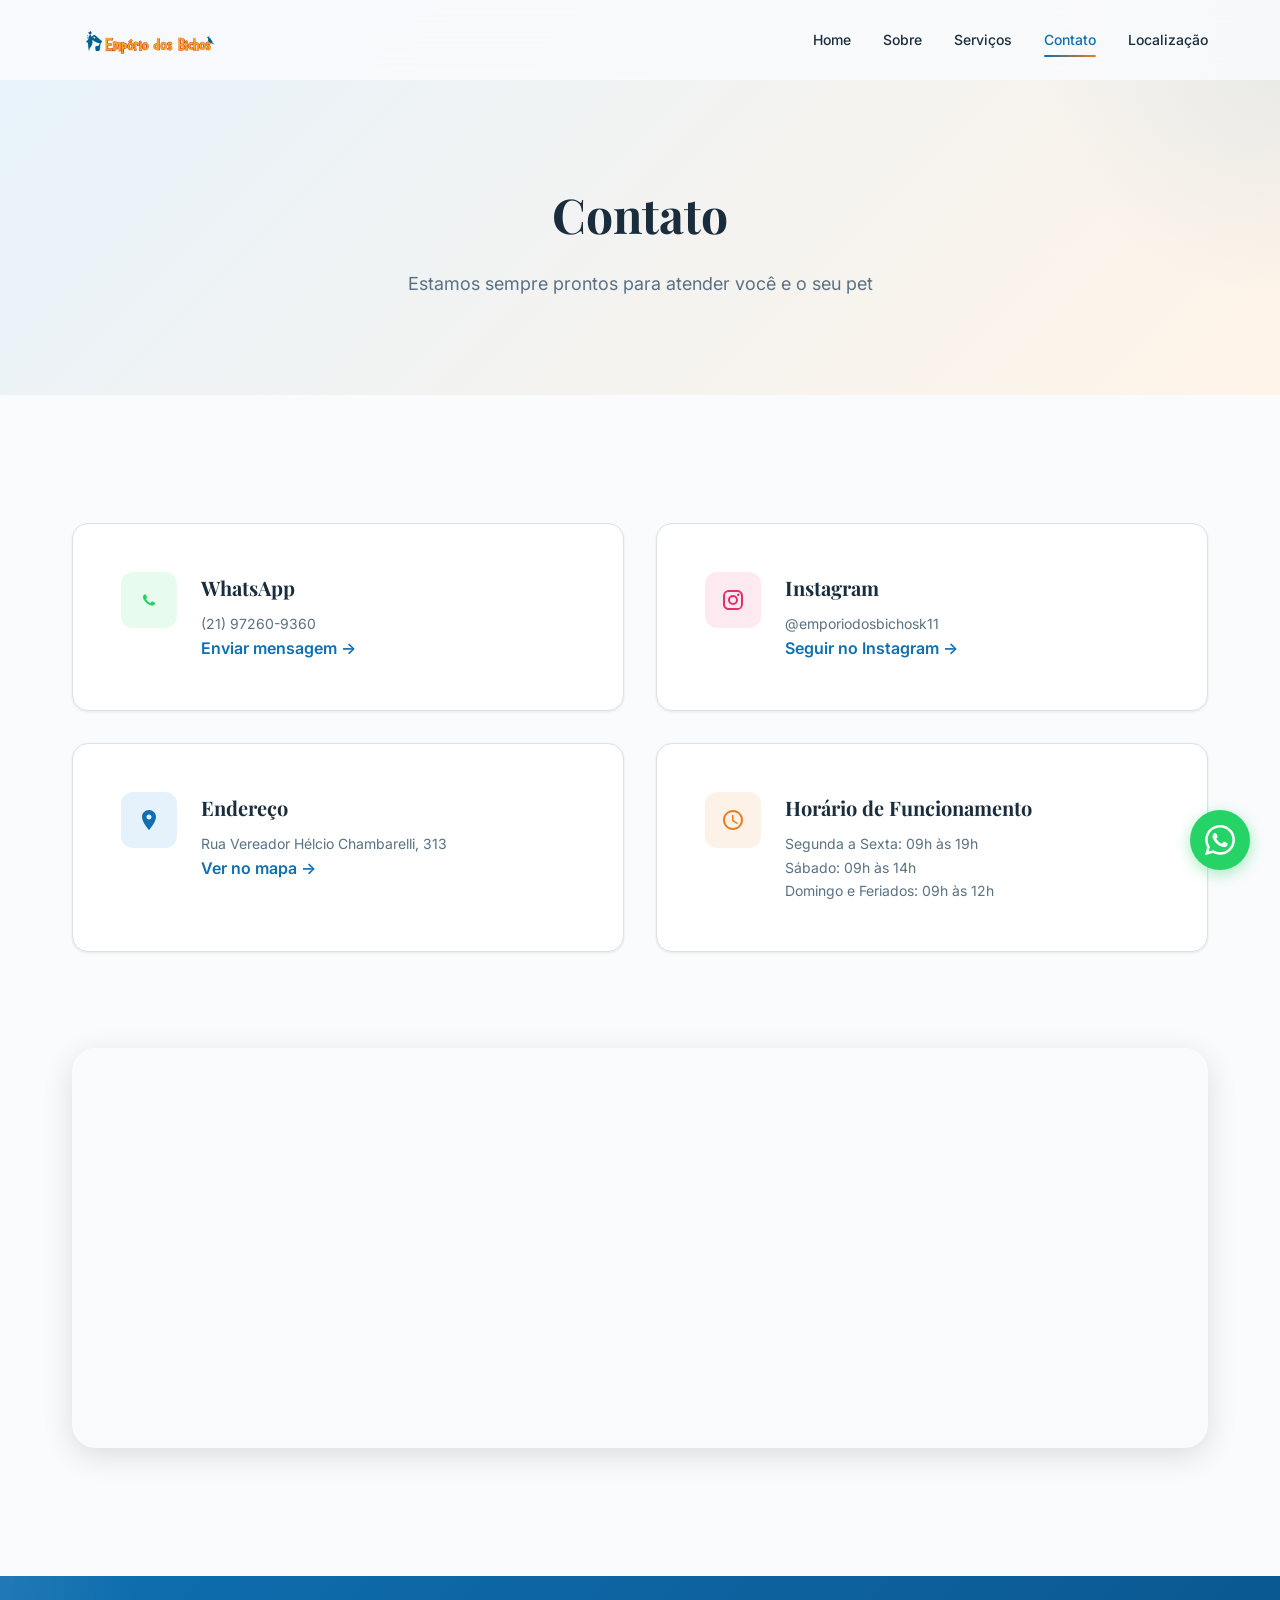
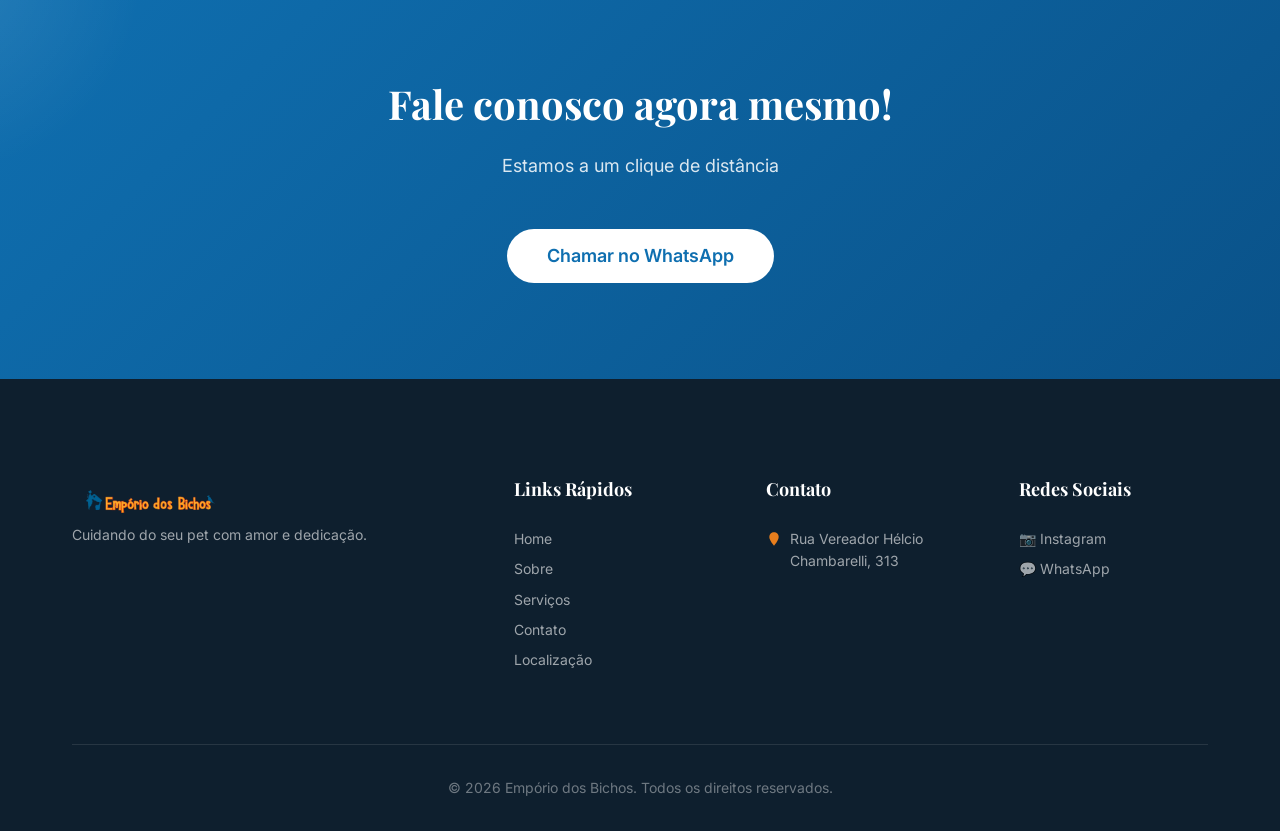
==== site/contato.html @ 3b21c1dd "Primeiro commit" ====
<!DOCTYPE html>
<html lang="pt-BR">
<head>
  <meta charset="UTF-8">
  <meta name="viewport" content="width=device-width, initial-scale=1.0">
  <title>Contato — Empório dos Bichos</title>
  <meta name="description" content="Entre em contato com o Empório dos Bichos. WhatsApp, Instagram, endereço e horário de funcionamento. Atendimento rápido e personalizado.">
  <meta property="og:title" content="Contato — Empório dos Bichos">
  <meta property="og:description" content="Fale conosco pelo WhatsApp ou visite nossa loja.">
  <meta property="og:type" content="website">
  <link rel="stylesheet" href="css/reset.css">
  <link rel="stylesheet" href="css/variables.css">
  <link rel="stylesheet" href="css/global.css">
  <link rel="stylesheet" href="css/contato.css">
</head>
<body>

  <header class="header" id="header">
    <div class="container">
      <a href="index.html" class="logo"><img src="assets/images/logo-horizontal.png" alt="Empório dos Bichos" loading="lazy"></a>
      <nav class="nav" id="nav">
        <a href="index.html" class="nav-link">Home</a>
        <a href="sobre.html" class="nav-link">Sobre</a>
        <a href="servicos.html" class="nav-link">Serviços</a>
        <a href="contato.html" class="nav-link active">Contato</a>
        <a href="localizacao.html" class="nav-link">Localização</a>
      </nav>
      <button class="menu-toggle" id="menuToggle" aria-label="Abrir menu"><span></span><span></span><span></span></button>
    </div>
    <div class="nav-overlay" id="navOverlay"></div>
  </header>

  <section class="page-hero">
    <div class="container">
      <h1>Contato</h1>
      <p>Estamos sempre prontos para atender você e o seu pet</p>
    </div>
  </section>

  <section class="section" id="contato-info">
    <div class="container">
      <div class="contact-grid">

        <!-- WhatsApp -->
        <div class="card contact-card reveal reveal-delay-1" id="contact-whatsapp">
          <div class="contact-card-icon whatsapp">
            <svg viewBox="0 0 24 24"><path d="M17.472 14.382c-.297-.149-1.758-.867-2.03-.967-.273-.099-.471-.148-.67.15-.197.297-.767.966-.94 1.164-.173.199-.347.223-.644.075-.297-.15-1.255-.463-2.39-1.475-.883-.788-1.48-1.761-1.653-2.059-.173-.297-.018-.458.13-.606.134-.133.298-.347.446-.52.149-.174.198-.298.298-.497.099-.198.05-.371-.025-.52-.075-.149-.669-1.612-.916-2.207-.242-.579-.487-.5-.669-.51-.173-.008-.371-.01-.57-.01-.198 0-.52.074-.792.372-.272.297-1.04 1.016-1.04 2.479 0 1.462 1.065 2.875 1.213 3.074.149.198 2.096 3.2 5.077 4.487.709.306 1.262.489 1.694.625.712.227 1.36.195 1.871.118.571-.085 1.758-.719 2.006-1.413.248-.694.248-1.289.173-1.413-.074-.124-.272-.198-.57-.347z"/></svg>
          </div>
          <div>
            <h3>WhatsApp</h3>
            <p>(21) 97260-9360</p>
            <a href="#" onclick="openWhatsApp(); return false;">Enviar mensagem →</a>
          </div>
        </div>

        <!-- Instagram -->
        <div class="card contact-card reveal reveal-delay-2" id="contact-instagram">
          <div class="contact-card-icon instagram">
            <svg viewBox="0 0 24 24"><path d="M7.8 2h8.4C19.4 2 22 4.6 22 7.8v8.4a5.8 5.8 0 01-5.8 5.8H7.8C4.6 22 2 19.4 2 16.2V7.8A5.8 5.8 0 017.8 2zm-.2 2A3.6 3.6 0 004 7.6v8.8C4 18.39 5.61 20 7.6 20h8.8a3.6 3.6 0 003.6-3.6V7.6C20 5.61 18.39 4 16.4 4H7.6zm9.65 1.5a1.25 1.25 0 110 2.5 1.25 1.25 0 010-2.5zM12 7a5 5 0 110 10 5 5 0 010-10zm0 2a3 3 0 100 6 3 3 0 000-6z"/></svg>
          </div>
          <div>
            <h3>Instagram</h3>
            <p>@emporiodosbichosk11</p>
            <a href="https://instagram.com/emporiodosbichosk11" target="_blank" rel="noopener noreferrer">Seguir no Instagram →</a>
          </div>
        </div>

        <!-- Endereço -->
        <div class="card contact-card reveal reveal-delay-3" id="contact-address">
          <div class="contact-card-icon location">
            <svg viewBox="0 0 24 24"><path d="M12 2C8.13 2 5 5.13 5 9c0 5.25 7 13 7 13s7-7.75 7-13c0-3.87-3.13-7-7-7zm0 9.5c-1.38 0-2.5-1.12-2.5-2.5s1.12-2.5 2.5-2.5 2.5 1.12 2.5 2.5-1.12 2.5-2.5 2.5z"/></svg>
          </div>
          <div>
            <h3>Endereço</h3>
            <p>Rua Vereador Hélcio Chambarelli, 313</p>
            <a href="localizacao.html">Ver no mapa →</a>
          </div>
        </div>

        <!-- Horário -->
        <div class="card contact-card reveal reveal-delay-4" id="contact-hours">
          <div class="contact-card-icon clock">
            <svg viewBox="0 0 24 24"><path d="M11.99 2C6.47 2 2 6.48 2 12s4.47 10 9.99 10C17.52 22 22 17.52 22 12S17.52 2 11.99 2zM12 20c-4.42 0-8-3.58-8-8s3.58-8 8-8 8 3.58 8 8-3.58 8-8 8zm.5-13H11v6l5.25 3.15.75-1.23-4.5-2.67z"/></svg>
          </div>
          <div>
            <h3>Horário de Funcionamento</h3>
            <p>Segunda a Sexta: 09h às 19h<br>Sábado: 09h às 14h<br>Domingo e Feriados: 09h às 12h</p>
          </div>
        </div>

      </div>

      <!-- Map -->
      <div class="contact-map reveal" id="contact-map">
        <iframe src="https://www.google.com/maps/embed?pb=!1m18!1m12!1m3!1d14715.807587880176!2d-43.45301334374728!3d-22.767166369654902!2m3!1f0!2f0!3f0!3m2!1i1024!2i768!4f13.1!3m3!1m2!1s0x996705d523c261%3A0x2d054be680938c1c!2sEmporio%20do%20Bichos%20K11!5e0!3m2!1spt-BR!2sbr!4v1777763053618!5m2!1spt-BR!2sbr" allowfullscreen="" loading="lazy" referrerpolicy="no-referrer-when-downgrade" title="Localização do Empório dos Bichos no Google Maps"></iframe>
      </div>
    </div>
  </section>

  <!-- CTA -->
  <section class="cta-banner">
    <div class="container">
      <h2 class="reveal">Fale conosco agora mesmo!</h2>
      <p class="reveal reveal-delay-1">Estamos a um clique de distância</p>
      <a href="#" class="btn btn-white btn-lg reveal reveal-delay-2" onclick="openWhatsApp(); return false;">Chamar no WhatsApp</a>
    </div>
  </section>

  <footer class="footer">
    <div class="container">
      <div class="footer-grid">
        <div class="footer-brand"><a href="index.html" class="logo"><img src="assets/images/logo-horizontal.png" alt="Empório dos Bichos" loading="lazy"></a><p>Cuidando do seu pet com amor e dedicação.</p></div>
        <div class="footer-links"><h4>Links Rápidos</h4><a href="index.html">Home</a><a href="sobre.html">Sobre</a><a href="servicos.html">Serviços</a><a href="contato.html">Contato</a><a href="localizacao.html">Localização</a></div>
        <div class="footer-contact"><h4>Contato</h4><div class="contact-item"><svg viewBox="0 0 24 24"><path d="M12 2C8.13 2 5 5.13 5 9c0 5.25 7 13 7 13s7-7.75 7-13c0-3.87-3.13-7-7-7z"/></svg><span>Rua Vereador Hélcio Chambarelli, 313</span></div></div>
        <div class="footer-social"><h4>Redes Sociais</h4><a href="https://instagram.com/emporiodosbichosk11" target="_blank" rel="noopener">📷 Instagram</a><a href="#" onclick="openWhatsApp(); return false;">💬 WhatsApp</a></div>
      </div>
      <div class="footer-bottom"><p>&copy; 2026 Empório dos Bichos. Todos os direitos reservados.</p></div>
    </div>
  </footer>

  <a href="#" class="whatsapp-float" id="whatsappFloat" aria-label="WhatsApp"><span class="tooltip">Fale conosco!</span><svg viewBox="0 0 24 24"><path d="M17.472 14.382c-.297-.149-1.758-.867-2.03-.967-.273-.099-.471-.148-.67.15-.197.297-.767.966-.94 1.164-.173.199-.347.223-.644.075-.297-.15-1.255-.463-2.39-1.475-.883-.788-1.48-1.761-1.653-2.059-.173-.297-.018-.458.13-.606.134-.133.298-.347.446-.52.149-.174.198-.298.298-.497.099-.198.05-.371-.025-.52-.075-.149-.669-1.612-.916-2.207-.242-.579-.487-.5-.669-.51-.173-.008-.371-.01-.57-.01-.198 0-.52.074-.792.372-.272.297-1.04 1.016-1.04 2.479 0 1.462 1.065 2.875 1.213 3.074.149.198 2.096 3.2 5.077 4.487.709.306 1.262.489 1.694.625.712.227 1.36.195 1.871.118.571-.085 1.758-.719 2.006-1.413.248-.694.248-1.289.173-1.413-.074-.124-.272-.198-.57-.347m-5.421 7.403h-.004a9.87 9.87 0 01-5.031-1.378l-.361-.214-3.741.982.998-3.648-.235-.374a9.86 9.86 0 01-1.51-5.26c.001-5.45 4.436-9.884 9.888-9.884 2.64 0 5.122 1.03 6.988 2.898a9.825 9.825 0 012.893 6.994c-.003 5.45-4.437 9.884-9.885 9.884m8.413-18.297A11.815 11.815 0 0012.05 0C5.495 0 .16 5.335.157 11.892c0 2.096.547 4.142 1.588 5.945L.057 24l6.305-1.654a11.882 11.882 0 005.683 1.448h.005c6.554 0 11.89-5.335 11.893-11.893a11.821 11.821 0 00-3.48-8.413z"/></svg></a>

  <script src="js/whatsapp.js"></script>
  <script src="js/main.js"></script>
</body>
</html>
---- site/css/variables.css ----
/* ========================================
   Design Tokens — Empório dos Bichos
   Paleta baseada na identidade visual da marca:
   Azul corporativo + Laranja vibrante
   ======================================== */

:root {
  /* ---- Cores Primárias (Azul da Logo) ---- */
  --color-primary: #0F6FB0;
  --color-primary-dark: #0A5289;
  --color-primary-light: #E6F2FB;

  /* ---- Cores Secundárias (Laranja da Logo) ---- */
  --color-secondary: #E87E1D;
  --color-secondary-dark: #CC6A10;
  --color-secondary-light: #FFF4E8;

  /* ---- Neutros ---- */
  --color-bg: #FAFBFD;
  --color-white: #FFFFFF;
  --color-text: #1A2D3D;
  --color-text-light: #5A7184;
  --color-border: #D8E2EB;
  --color-dark: #0E1F2E;

  /* ---- WhatsApp (mantido) ---- */
  --color-whatsapp: #25D366;
  --color-whatsapp-dark: #128C7E;

  /* ---- Typography ---- */
  --font-heading: 'Playfair Display', Georgia, serif;
  --font-body: 'Inter', -apple-system, BlinkMacSystemFont, sans-serif;

  --text-xs: 0.75rem;
  --text-sm: 0.875rem;
  --text-base: 1rem;
  --text-lg: 1.125rem;
  --text-xl: 1.25rem;
  --text-2xl: 1.5rem;
  --text-3xl: 2rem;
  --text-4xl: 2.5rem;
  --text-5xl: 3rem;
  --text-6xl: 4rem;

  /* ---- Spacing ---- */
  --space-xs: 0.25rem;
  --space-sm: 0.5rem;
  --space-md: 1rem;
  --space-lg: 1.5rem;
  --space-xl: 2rem;
  --space-2xl: 3rem;
  --space-3xl: 4rem;
  --space-4xl: 6rem;
  --space-5xl: 8rem;

  /* ---- Layout ---- */
  --max-width: 1200px;
  --header-height: 80px;

  /* ---- Shadows ---- */
  --shadow-sm: 0 1px 3px rgba(0,0,0,0.08);
  --shadow-md: 0 4px 12px rgba(0,0,0,0.1);
  --shadow-lg: 0 8px 30px rgba(0,0,0,0.12);
  --shadow-xl: 0 20px 60px rgba(0,0,0,0.15);

  /* ---- Border Radius ---- */
  --radius-sm: 8px;
  --radius-md: 12px;
  --radius-lg: 16px;
  --radius-xl: 24px;
  --radius-full: 50px;

  /* ---- Transitions ---- */
  --transition-fast: 0.2s ease;
  --transition-base: 0.3s ease;
  --transition-slow: 0.5s ease;
}
---- site/css/global.css ----
/* ========================================
   Global Styles — Empório dos Bichos
   ======================================== */
@import url('https://fonts.googleapis.com/css2?family=Inter:wght@400;500;600;700&family=Playfair+Display:wght@400;600;700&display=swap');

body {
  font-family: var(--font-body);
  color: var(--color-text);
  background-color: var(--color-bg);
  overflow-x: hidden;
}

.container {
  width: 100%;
  max-width: var(--max-width);
  margin: 0 auto;
  padding: 0 var(--space-xl);
}

/* Header */
.header {
  position: fixed;
  top: 0;
  left: 0;
  width: 100%;
  height: var(--header-height);
  z-index: 1000;
  transition: background var(--transition-base), box-shadow var(--transition-base);
  background: rgba(250, 251, 253, 0.85);
  backdrop-filter: blur(16px);
  -webkit-backdrop-filter: blur(16px);
}

.header.scrolled {
  background: rgba(255, 255, 255, 0.95);
  box-shadow: var(--shadow-sm);
}

.header .container {
  display: flex;
  align-items: center;
  justify-content: space-between;
  height: 100%;
}

.logo {
  display: flex;
  align-items: center;
  gap: var(--space-sm);
  font-family: var(--font-heading);
  font-size: var(--text-xl);
  font-weight: 700;
  color: var(--color-primary);
  z-index: 1001;
}

.logo img {
  height: 48px;
  width: auto;
  object-fit: contain;
}

.logo span {
  color: var(--color-secondary);
  -webkit-text-fill-color: var(--color-secondary);
}

.nav {
  display: flex;
  align-items: center;
  gap: var(--space-xl);
}

.nav-link {
  font-size: var(--text-sm);
  font-weight: 500;
  color: var(--color-text);
  position: relative;
  transition: color var(--transition-fast);
  padding: var(--space-xs) 0;
}

.nav-link::after {
  content: '';
  position: absolute;
  bottom: -2px;
  left: 0;
  width: 0;
  height: 2px;
  background: linear-gradient(90deg, var(--color-primary), var(--color-secondary));
  transition: width var(--transition-base);
  border-radius: 2px;
}

.nav-link:hover,
.nav-link.active {
  color: var(--color-primary);
}

.nav-link:hover::after,
.nav-link.active::after {
  width: 100%;
}

.menu-toggle {
  display: none;
  flex-direction: column;
  gap: 6px;
  padding: 4px;
  z-index: 1001;
}

.menu-toggle span {
  display: block;
  width: 26px;
  height: 2px;
  background: var(--color-text);
  transition: var(--transition-base);
  border-radius: 2px;
  transform-origin: center;
}

.menu-toggle.active span:nth-child(1) {
  transform: rotate(45deg) translate(5px, 6px);
}

.menu-toggle.active span:nth-child(2) {
  opacity: 0;
}

.menu-toggle.active span:nth-child(3) {
  transform: rotate(-45deg) translate(5px, -6px);
}

.nav-overlay {
  position: fixed;
  top: 0;
  left: 0;
  width: 100%;
  height: 100%;
  background: rgba(0, 0, 0, 0.4);
  opacity: 0;
  visibility: hidden;
  transition: var(--transition-base);
  z-index: 998;
}

.nav-overlay.visible {
  opacity: 1;
  visibility: visible;
}

@media (max-width: 768px) {
  .menu-toggle {
    display: flex;
  }

  .nav {
    position: fixed;
    top: 0;
    right: -100%;
    width: 75%;
    max-width: 320px;
    height: 100vh;
    background: var(--color-white);
    flex-direction: column;
    justify-content: center;
    align-items: center;
    gap: var(--space-2xl);
    box-shadow: var(--shadow-xl);
    transition: right var(--transition-base);
    z-index: 999;
  }

  .nav.open {
    right: 0;
  }

  .nav-link {
    font-size: var(--text-lg);
  }
}

/* Sections */
.section {
  padding: var(--space-5xl) 0;
}

.section-alt {
  background-color: var(--color-secondary-light);
}

.section-green {
  background-color: var(--color-primary-light);
}

.section-title {
  font-family: var(--font-heading);
  font-size: var(--text-4xl);
  font-weight: 700;
  color: var(--color-text);
  text-align: center;
  margin-bottom: var(--space-md);
}

.section-subtitle {
  font-size: var(--text-lg);
  color: var(--color-text-light);
  text-align: center;
  max-width: 600px;
  margin: 0 auto var(--space-3xl);
  line-height: 1.7;
}

.section-label {
  display: inline-block;
  font-size: var(--text-xs);
  font-weight: 600;
  text-transform: uppercase;
  letter-spacing: 2px;
  color: var(--color-primary);
  margin-bottom: var(--space-md);
  text-align: center;
  width: 100%;
}

/* Buttons */
.btn {
  display: inline-flex;
  align-items: center;
  justify-content: center;
  gap: var(--space-sm);
  padding: 14px 32px;
  border-radius: var(--radius-full);
  font-weight: 600;
  font-size: var(--text-base);
  transition: var(--transition-base);
  cursor: pointer;
  border: none;
  text-decoration: none;
  line-height: 1;
}

.btn svg {
  width: 20px;
  height: 20px;
  flex-shrink: 0;
}

.btn-primary {
  background: var(--color-primary);
  color: white;
}

.btn-primary:hover {
  background: var(--color-primary-dark);
  transform: translateY(-2px);
  box-shadow: 0 8px 25px rgba(15, 111, 176, 0.3);
}

.btn-whatsapp {
  background: var(--color-whatsapp);
  color: white;
}

.btn-whatsapp:hover {
  background: #20BD5A;
  transform: translateY(-2px);
  box-shadow: 0 8px 25px rgba(37, 211, 102, 0.35);
}

.btn-outline {
  background: transparent;
  color: var(--color-primary);
  border: 2px solid var(--color-primary);
}

.btn-outline:hover {
  background: var(--color-primary);
  color: white;
  transform: translateY(-2px);
}

.btn-white {
  background: white;
  color: var(--color-primary);
}

.btn-white:hover {
  transform: translateY(-2px);
  box-shadow: var(--shadow-lg);
}

.btn-lg {
  padding: 18px 40px;
  font-size: var(--text-lg);
}

.btn-sm {
  padding: 10px 24px;
  font-size: var(--text-sm);
}

/* Cards */
.card {
  background: var(--color-white);
  border-radius: var(--radius-lg);
  padding: var(--space-2xl);
  box-shadow: var(--shadow-sm);
  transition: var(--transition-base);
  border: 1px solid var(--color-border);
}

.card:hover {
  transform: translateY(-4px);
  box-shadow: var(--shadow-lg);
  border-color: transparent;
}

/* Page Hero */
.page-hero {
  padding-top: calc(var(--header-height) + var(--space-4xl));
  padding-bottom: var(--space-4xl);
  background: linear-gradient(135deg, var(--color-primary-light) 0%, var(--color-secondary-light) 100%);
  text-align: center;
  position: relative;
  overflow: hidden;
}

.page-hero::before {
  content: '';
  position: absolute;
  top: -50%;
  right: -20%;
  width: 500px;
  height: 500px;
  background: radial-gradient(circle, rgba(15, 111, 176, 0.08) 0%, transparent 70%);
  border-radius: 50%;
}

.page-hero h1 {
  font-family: var(--font-heading);
  font-size: var(--text-5xl);
  font-weight: 700;
  color: var(--color-text);
  margin-bottom: var(--space-md);
}

.page-hero p {
  font-size: var(--text-lg);
  color: var(--color-text-light);
  max-width: 600px;
  margin: 0 auto;
  line-height: 1.7;
}

/* WhatsApp Float */
.whatsapp-float {
  position: fixed;
  bottom: 30px;
  right: 30px;
  width: 60px;
  height: 60px;
  background: var(--color-whatsapp);
  border-radius: 50%;
  display: flex;
  align-items: center;
  justify-content: center;
  box-shadow: 0 4px 15px rgba(37, 211, 102, 0.4);
  z-index: 900;
  transition: var(--transition-base);
  animation: whatsappPulse 2s infinite;
}

.whatsapp-float:hover {
  transform: scale(1.1);
  box-shadow: 0 6px 25px rgba(37, 211, 102, 0.5);
}

.whatsapp-float svg {
  width: 30px;
  height: 30px;
  fill: white;
}

.whatsapp-float .tooltip {
  position: absolute;
  right: 70px;
  background: var(--color-text);
  color: white;
  padding: 8px 16px;
  border-radius: var(--radius-sm);
  font-size: var(--text-sm);
  white-space: nowrap;
  opacity: 0;
  visibility: hidden;
  transition: var(--transition-fast);
  pointer-events: none;
}

.whatsapp-float:hover .tooltip {
  opacity: 1;
  visibility: visible;
}

@keyframes whatsappPulse {
  0% {
    box-shadow: 0 4px 15px rgba(37, 211, 102, 0.4);
  }

  50% {
    box-shadow: 0 4px 30px rgba(37, 211, 102, 0.6);
  }

  100% {
    box-shadow: 0 4px 15px rgba(37, 211, 102, 0.4);
  }
}

/* Footer */
.footer {
  background: var(--color-dark);
  color: rgba(255, 255, 255, 0.8);
  padding: var(--space-4xl) 0 var(--space-xl);
}

.footer-grid {
  display: grid;
  grid-template-columns: 2fr 1fr 1fr 1fr;
  gap: var(--space-3xl);
  margin-bottom: var(--space-3xl);
}


.footer-brand p {
  font-size: var(--text-sm);
  line-height: 1.7;
  color: rgba(255, 255, 255, 0.6);
}

.footer h4 {
  font-family: var(--font-heading);
  font-size: var(--text-lg);
  color: white;
  margin-bottom: var(--space-lg);
}

.footer-links a,
.footer-social a {
  display: block;
  font-size: var(--text-sm);
  color: rgba(255, 255, 255, 0.6);
  margin-bottom: var(--space-sm);
  transition: color var(--transition-fast);
}

.footer-links a:hover,
.footer-social a:hover {
  color: var(--color-secondary);
}

.footer-contact .contact-item {
  display: flex;
  align-items: flex-start;
  gap: var(--space-sm);
  margin-bottom: var(--space-md);
  font-size: var(--text-sm);
  color: rgba(255, 255, 255, 0.6);
}

.footer-contact .contact-item svg {
  width: 16px;
  height: 16px;
  fill: var(--color-secondary);
  flex-shrink: 0;
  margin-top: 3px;
}

.footer-bottom {
  border-top: 1px solid rgba(255, 255, 255, 0.1);
  padding-top: var(--space-xl);
  text-align: center;
  font-size: var(--text-sm);
  color: rgba(255, 255, 255, 0.4);
}

@media (max-width: 768px) {
  .footer-grid {
    grid-template-columns: 1fr;
    gap: var(--space-2xl);
    text-align: center;
  }

  .footer-contact .contact-item {
    justify-content: center;
  }
}

/* Animations */
.reveal {
  opacity: 0;
  transform: translateY(30px);
  transition: opacity 0.6s ease, transform 0.6s ease;
}

.reveal.visible {
  opacity: 1;
  transform: translateY(0);
}

.reveal-delay-1 {
  transition-delay: 0.1s;
}

.reveal-delay-2 {
  transition-delay: 0.2s;
}

.reveal-delay-3 {
  transition-delay: 0.3s;
}

.reveal-delay-4 {
  transition-delay: 0.4s;
}

/* CTA Banner */
.cta-banner {
  background: linear-gradient(135deg, var(--color-primary) 0%, var(--color-primary-dark) 100%);
  padding: var(--space-4xl) 0;
  text-align: center;
  position: relative;
  overflow: hidden;
}

.cta-banner::before {
  content: '';
  position: absolute;
  top: -50%;
  left: -20%;
  width: 400px;
  height: 400px;
  background: radial-gradient(circle, rgba(255, 255, 255, 0.1) 0%, transparent 70%);
  border-radius: 50%;
}

.cta-banner h2 {
  font-family: var(--font-heading);
  font-size: var(--text-4xl);
  color: white;
  margin-bottom: var(--space-md);
  position: relative;
  z-index: 1;
}

.cta-banner p {
  font-size: var(--text-lg);
  color: rgba(255, 255, 255, 0.85);
  margin-bottom: var(--space-2xl);
  position: relative;
  z-index: 1;
}

.cta-banner .btn {
  position: relative;
  z-index: 1;
}

/* Responsive */
@media (max-width: 768px) {
  .section {
    padding: var(--space-3xl) 0;
  }

  .section-title {
    font-size: var(--text-3xl);
  }

  .page-hero h1 {
    font-size: var(--text-3xl);
  }

  .cta-banner h2 {
    font-size: var(--text-3xl);
  }

  .container {
    padding: 0 var(--space-lg);
  }

  .whatsapp-float {
    bottom: 20px;
    right: 20px;
    width: 54px;
    height: 54px;
  }

  .whatsapp-float svg {
    width: 26px;
    height: 26px;
  }
}
---- site/css/contato.css ----
/* ========================================
   Contato Page Styles
   ======================================== */

.contact-grid {
  display: grid;
  grid-template-columns: repeat(2, 1fr);
  gap: var(--space-xl);
  margin-bottom: var(--space-4xl);
}

.contact-card {
  display: flex;
  align-items: flex-start;
  gap: var(--space-lg);
  padding: var(--space-2xl);
}

.contact-card-icon {
  width: 56px;
  height: 56px;
  border-radius: var(--radius-md);
  display: flex;
  align-items: center;
  justify-content: center;
  flex-shrink: 0;
}

.contact-card-icon.whatsapp { background: rgba(37,211,102,0.1); }
.contact-card-icon.whatsapp svg { fill: var(--color-whatsapp); }
.contact-card-icon.instagram { background: rgba(225,48,108,0.1); }
.contact-card-icon.instagram svg { fill: #E1306C; }
.contact-card-icon.location { background: var(--color-primary-light); }
.contact-card-icon.location svg { fill: var(--color-primary); }
.contact-card-icon.clock { background: rgba(232,126,29,0.1); }
.contact-card-icon.clock svg { fill: var(--color-secondary); }

.contact-card-icon svg {
  width: 24px;
  height: 24px;
}

.contact-card h3 {
  font-family: var(--font-heading);
  font-size: var(--text-xl);
  margin-bottom: var(--space-sm);
}

.contact-card p {
  font-size: var(--text-sm);
  color: var(--color-text-light);
  line-height: 1.7;
}

.contact-card a {
  color: var(--color-primary);
  font-weight: 600;
  transition: color var(--transition-fast);
}

.contact-card a:hover {
  color: var(--color-primary-dark);
}

/* Map Section */
.contact-map {
  border-radius: var(--radius-xl);
  overflow: hidden;
  box-shadow: var(--shadow-lg);
  height: 400px;
}

.contact-map iframe {
  width: 100%;
  height: 100%;
  border: none;
}

@media (max-width: 768px) {
  .contact-grid { grid-template-columns: 1fr; }
  .contact-map { height: 300px; }
}
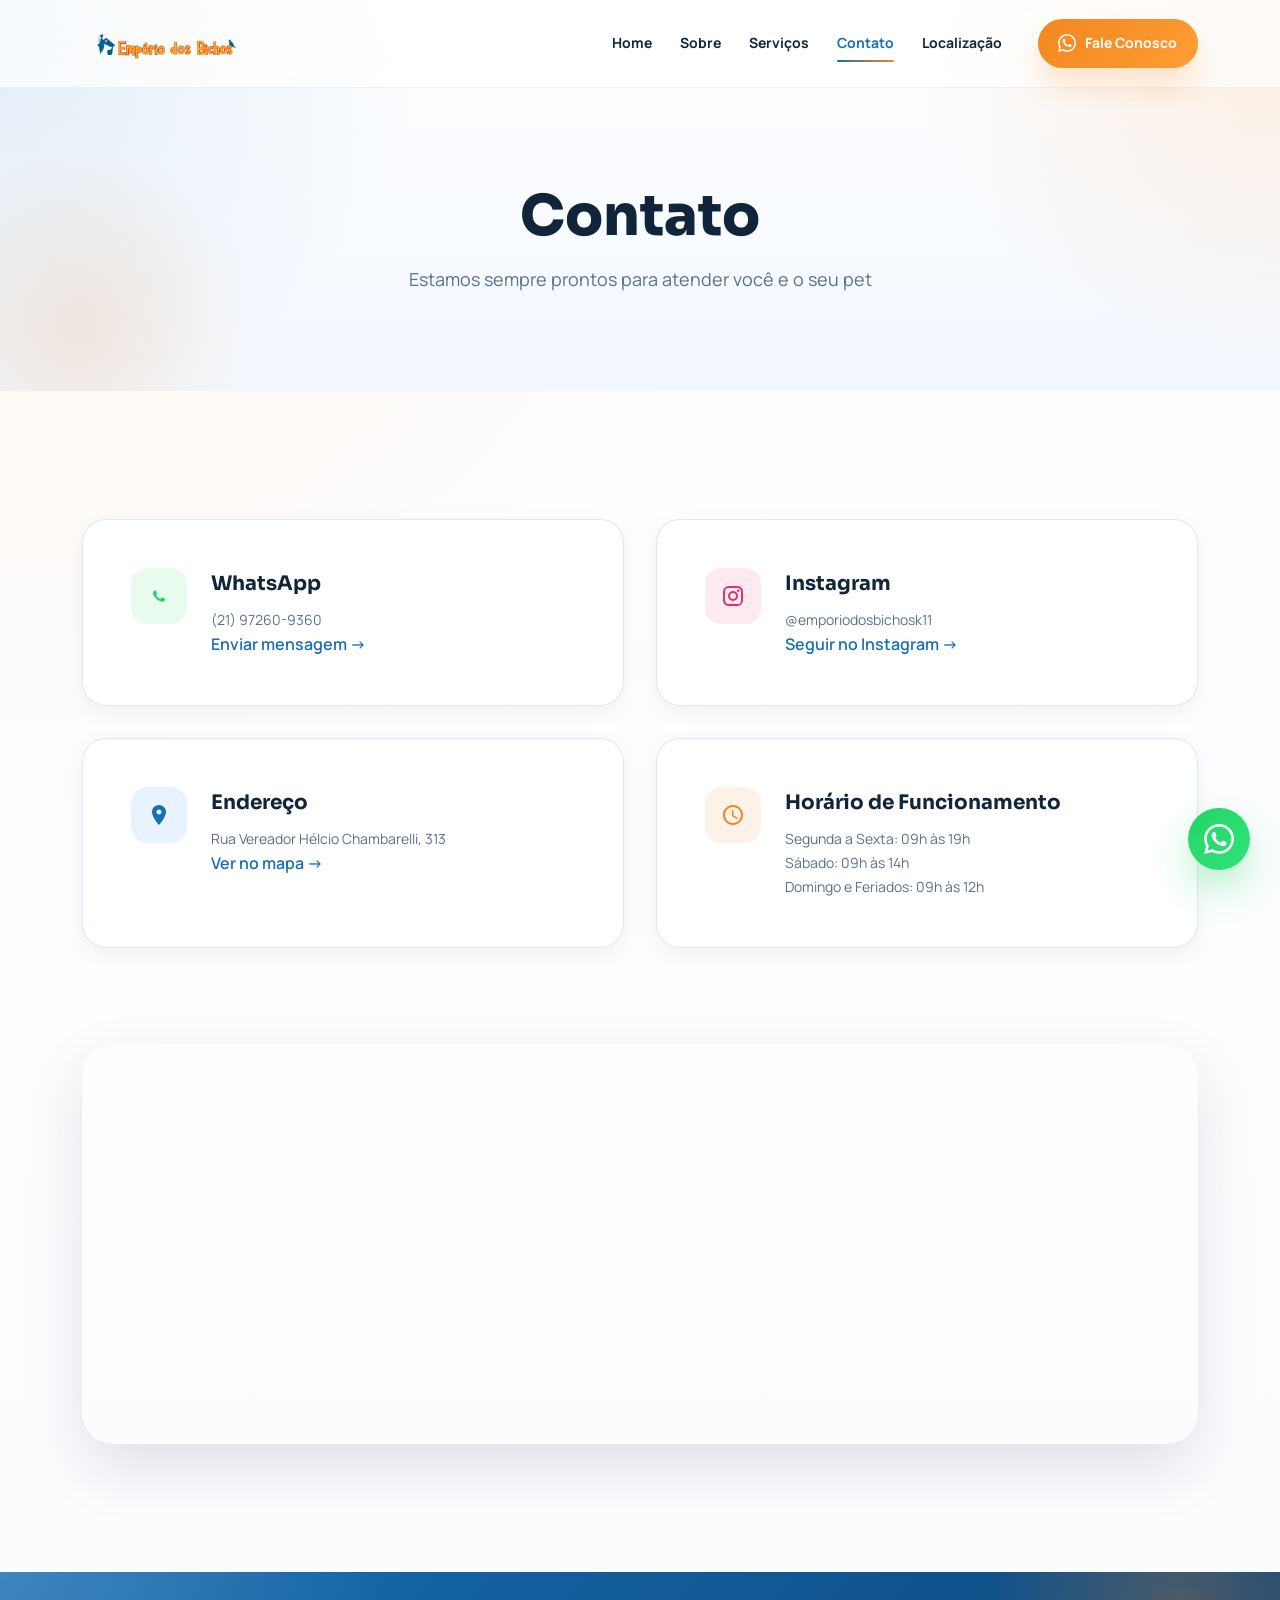
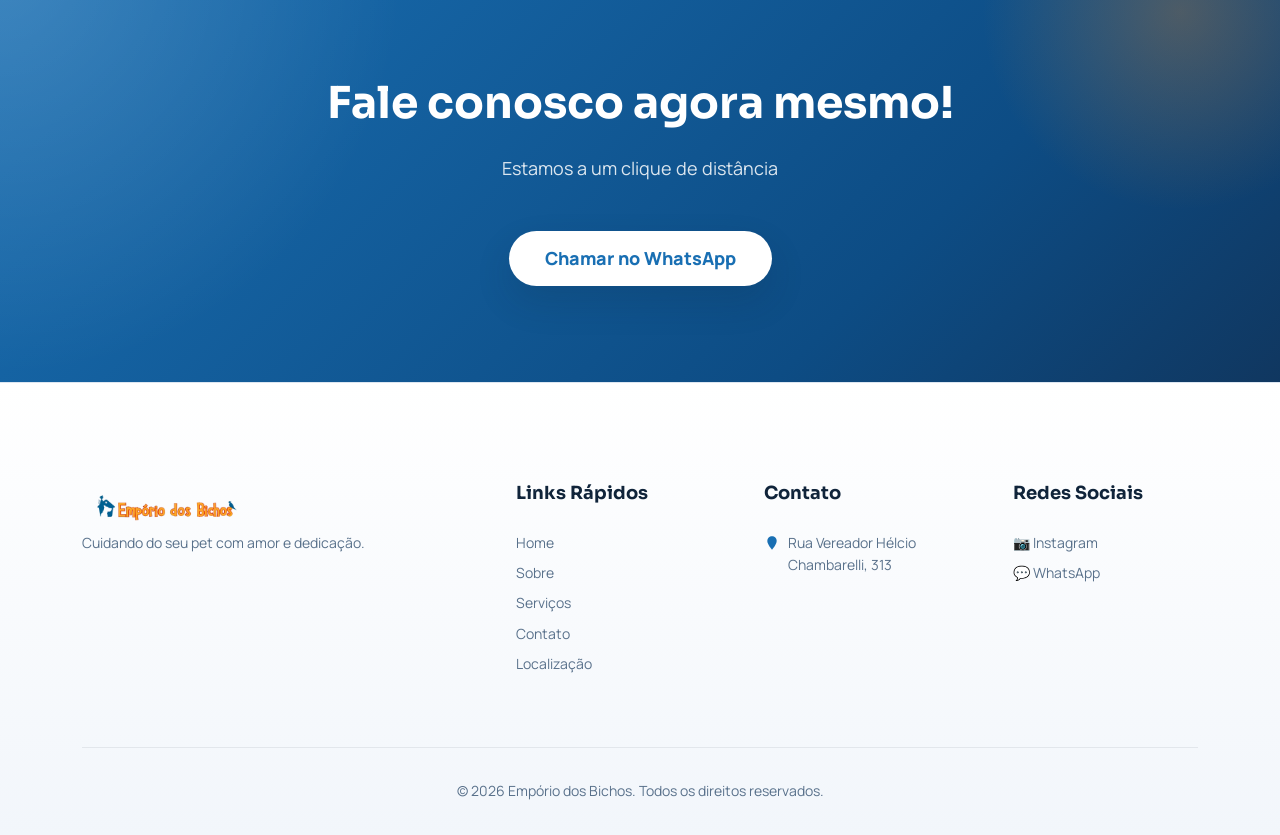
==== commit 88d779ba: "alterações layout" ====
--- a/site/contato.html
+++ b/site/contato.html
@@ -24,6 +24,12 @@
         <a href="servicos.html" class="nav-link">Serviços</a>
         <a href="contato.html" class="nav-link active">Contato</a>
         <a href="localizacao.html" class="nav-link">Localização</a>
+        <a href="#" class="nav-link nav-cta" onclick="openWhatsApp(); return false;">
+          <svg viewBox="0 0 24 24" fill="currentColor">
+            <path d="M17.472 14.382c-.297-.149-1.758-.867-2.03-.967-.273-.099-.471-.148-.67.15-.197.297-.767.966-.94 1.164-.173.199-.347.223-.644.075-.297-.15-1.255-.463-2.39-1.475-.883-.788-1.48-1.761-1.653-2.059-.173-.297-.018-.458.13-.606.134-.133.298-.347.446-.52.149-.174.198-.298.298-.497.099-.198.05-.371-.025-.52-.075-.149-.669-1.612-.916-2.207-.242-.579-.487-.5-.669-.51-.173-.008-.371-.01-.57-.01-.198 0-.52.074-.792.372-.272.297-1.04 1.016-1.04 2.479 0 1.462 1.065 2.875 1.213 3.074.149.198 2.096 3.2 5.077 4.487.709.306 1.262.489 1.694.625.712.227 1.36.195 1.871.118.571-.085 1.758-.719 2.006-1.413.248-.694.248-1.289.173-1.413-.074-.124-.272-.198-.57-.347m-5.421 7.403h-.004a9.87 9.87 0 01-5.031-1.378l-.361-.214-3.741.982.998-3.648-.235-.374a9.86 9.86 0 01-1.51-5.26c.001-5.45 4.436-9.884 9.888-9.884 2.64 0 5.122 1.03 6.988 2.898a9.825 9.825 0 012.893 6.994c-.003 5.45-4.437 9.884-9.885 9.884m8.413-18.297A11.815 11.815 0 0012.05 0C5.495 0 .16 5.335.157 11.892c0 2.096.547 4.142 1.588 5.945L.057 24l6.305-1.654a11.882 11.882 0 005.683 1.448h.005c6.554 0 11.89-5.335 11.893-11.893a11.821 11.821 0 00-3.48-8.413z" />
+          </svg>
+          <span>Fale Conosco</span>
+        </a>
       </nav>
       <button class="menu-toggle" id="menuToggle" aria-label="Abrir menu"><span></span><span></span><span></span></button>
     </div>
--- a/site/css/variables.css
+++ b/site/css/variables.css
@@ -1,35 +1,33 @@
 /* ========================================
-   Design Tokens — Empório dos Bichos
-   Paleta baseada na identidade visual da marca:
-   Azul corporativo + Laranja vibrante
+   Design Tokens - Emporio dos Bichos
    ======================================== */
 
 :root {
-  /* ---- Cores Primárias (Azul da Logo) ---- */
-  --color-primary: #0F6FB0;
-  --color-primary-dark: #0A5289;
-  --color-primary-light: #E6F2FB;
+  /* ---- Cores ---- */
+  --color-primary: #196fb3;
+  --color-primary-dark: #0d4c84;
+  --color-primary-light: #e8f3ff;
+  --color-primary-soft: #f3f8ff;
 
-  /* ---- Cores Secundárias (Laranja da Logo) ---- */
-  --color-secondary: #E87E1D;
-  --color-secondary-dark: #CC6A10;
-  --color-secondary-light: #FFF4E8;
+  --color-secondary: #f2871f;
+  --color-secondary-dark: #d56c05;
+  --color-secondary-light: #fff1df;
 
-  /* ---- Neutros ---- */
-  --color-bg: #FAFBFD;
-  --color-white: #FFFFFF;
-  --color-text: #1A2D3D;
-  --color-text-light: #5A7184;
-  --color-border: #D8E2EB;
-  --color-dark: #0E1F2E;
+  --color-bg: #f9fbfe;
+  --color-surface: #f2f6fb;
+  --color-surface-strong: #eaf2fb;
+  --color-white: #ffffff;
+  --color-text: #10243a;
+  --color-text-light: #59718b;
+  --color-border: #d7e3ef;
+  --color-dark: #0c2034;
 
-  /* ---- WhatsApp (mantido) ---- */
-  --color-whatsapp: #25D366;
-  --color-whatsapp-dark: #128C7E;
+  --color-whatsapp: #25d366;
+  --color-whatsapp-dark: #128c7e;
 
   /* ---- Typography ---- */
-  --font-heading: 'Playfair Display', Georgia, serif;
-  --font-body: 'Inter', -apple-system, BlinkMacSystemFont, sans-serif;
+  --font-heading: 'Sora', 'Segoe UI', sans-serif;
+  --font-body: 'Manrope', 'Segoe UI', sans-serif;
 
   --text-xs: 0.75rem;
   --text-sm: 0.875rem;
@@ -38,9 +36,9 @@
   --text-xl: 1.25rem;
   --text-2xl: 1.5rem;
   --text-3xl: 2rem;
-  --text-4xl: 2.5rem;
-  --text-5xl: 3rem;
-  --text-6xl: 4rem;
+  --text-4xl: 2.75rem;
+  --text-5xl: 3.5rem;
+  --text-6xl: 4.5rem;
 
   /* ---- Spacing ---- */
   --space-xs: 0.25rem;
@@ -54,21 +52,21 @@
   --space-5xl: 8rem;
 
   /* ---- Layout ---- */
-  --max-width: 1200px;
-  --header-height: 80px;
+  --max-width: 1180px;
+  --header-height: 88px;
 
   /* ---- Shadows ---- */
-  --shadow-sm: 0 1px 3px rgba(0,0,0,0.08);
-  --shadow-md: 0 4px 12px rgba(0,0,0,0.1);
-  --shadow-lg: 0 8px 30px rgba(0,0,0,0.12);
-  --shadow-xl: 0 20px 60px rgba(0,0,0,0.15);
+  --shadow-sm: 0 6px 20px rgba(16, 36, 58, 0.06);
+  --shadow-md: 0 14px 40px rgba(16, 36, 58, 0.1);
+  --shadow-lg: 0 24px 60px rgba(16, 36, 58, 0.12);
+  --shadow-xl: 0 35px 90px rgba(16, 36, 58, 0.16);
 
   /* ---- Border Radius ---- */
-  --radius-sm: 8px;
-  --radius-md: 12px;
-  --radius-lg: 16px;
-  --radius-xl: 24px;
-  --radius-full: 50px;
+  --radius-sm: 10px;
+  --radius-md: 16px;
+  --radius-lg: 24px;
+  --radius-xl: 32px;
+  --radius-full: 999px;
 
   /* ---- Transitions ---- */
   --transition-fast: 0.2s ease;
--- a/site/css/global.css
+++ b/site/css/global.css
@@ -1,13 +1,25 @@
 /* ========================================
-   Global Styles — Empório dos Bichos
+   Global Styles - Emporio dos Bichos
    ======================================== */
-@import url('https://fonts.googleapis.com/css2?family=Inter:wght@400;500;600;700&family=Playfair+Display:wght@400;600;700&display=swap');
+@import url('https://fonts.googleapis.com/css2?family=Manrope:wght@400;500;600;700;800&family=Sora:wght@500;600;700;800&display=swap');
 
 body {
   font-family: var(--font-body);
   color: var(--color-text);
-  background-color: var(--color-bg);
+  background:
+    radial-gradient(circle at top left, rgba(242, 135, 31, 0.08), transparent 30%),
+    linear-gradient(180deg, #ffffff 0%, var(--color-bg) 100%);
   overflow-x: hidden;
+}
+
+a {
+  color: inherit;
+  text-decoration: none;
+}
+
+img {
+  display: block;
+  max-width: 100%;
 }
 
 .container {
@@ -25,15 +37,20 @@
   width: 100%;
   height: var(--header-height);
   z-index: 1000;
-  transition: background var(--transition-base), box-shadow var(--transition-base);
-  background: rgba(250, 251, 253, 0.85);
-  backdrop-filter: blur(16px);
-  -webkit-backdrop-filter: blur(16px);
+  transition:
+    background var(--transition-base),
+    box-shadow var(--transition-base),
+    border-color var(--transition-base);
+  background: rgba(255, 255, 255, 0.72);
+  border-bottom: 1px solid rgba(215, 227, 239, 0.45);
+  backdrop-filter: blur(18px);
+  -webkit-backdrop-filter: blur(18px);
 }
 
 .header.scrolled {
-  background: rgba(255, 255, 255, 0.95);
-  box-shadow: var(--shadow-sm);
+  background: rgba(255, 255, 255, 0.94);
+  box-shadow: 0 12px 36px rgba(16, 36, 58, 0.08);
+  border-color: rgba(215, 227, 239, 0.9);
 }
 
 .header .container {
@@ -48,14 +65,14 @@
   align-items: center;
   gap: var(--space-sm);
   font-family: var(--font-heading);
-  font-size: var(--text-xl);
+  font-size: var(--text-lg);
   font-weight: 700;
   color: var(--color-primary);
   z-index: 1001;
 }
 
 .logo img {
-  height: 48px;
+  height: 52px;
   width: auto;
   object-fit: contain;
 }
@@ -68,16 +85,18 @@
 .nav {
   display: flex;
   align-items: center;
-  gap: var(--space-xl);
+  gap: 1.75rem;
 }
 
 .nav-link {
   font-size: var(--text-sm);
-  font-weight: 500;
+  font-weight: 700;
   color: var(--color-text);
   position: relative;
-  transition: color var(--transition-fast);
-  padding: var(--space-xs) 0;
+  transition:
+    color var(--transition-fast),
+    transform var(--transition-fast);
+  padding: 0.35rem 0;
 }
 
 .nav-link::after {
@@ -102,11 +121,43 @@
   width: 100%;
 }
 
+.nav-cta {
+  display: inline-flex;
+  align-items: center;
+  gap: 0.55rem;
+  margin-left: 0.5rem;
+  padding: 0.85rem 1.3rem;
+  border-radius: var(--radius-full);
+  background: linear-gradient(135deg, var(--color-secondary) 0%, #ff9d34 100%);
+  color: white;
+  box-shadow: 0 18px 28px rgba(242, 135, 31, 0.22);
+}
+
+.nav-cta::after {
+  display: none;
+}
+
+.nav-cta svg {
+  width: 18px;
+  height: 18px;
+  fill: currentColor;
+}
+
+.nav-cta:hover,
+.nav-cta.active {
+  color: white;
+  transform: translateY(-2px);
+  box-shadow: 0 22px 34px rgba(242, 135, 31, 0.28);
+}
+
 .menu-toggle {
   display: none;
   flex-direction: column;
   gap: 6px;
-  padding: 4px;
+  padding: 0.8rem;
+  border-radius: 50%;
+  background: rgba(255, 255, 255, 0.8);
+  box-shadow: var(--shadow-sm);
   z-index: 1001;
 }
 
@@ -134,11 +185,8 @@
 
 .nav-overlay {
   position: fixed;
-  top: 0;
-  left: 0;
-  width: 100%;
-  height: 100%;
-  background: rgba(0, 0, 0, 0.4);
+  inset: 0;
+  background: rgba(8, 20, 32, 0.42);
   opacity: 0;
   visibility: hidden;
   transition: var(--transition-base);
@@ -150,6 +198,423 @@
   visibility: visible;
 }
 
+/* Sections */
+.section {
+  padding: var(--space-5xl) 0;
+}
+
+.section-alt {
+  background: linear-gradient(180deg, rgba(232, 243, 255, 0.9) 0%, rgba(255, 255, 255, 0.95) 100%);
+}
+
+.section-green {
+  background-color: var(--color-primary-light);
+}
+
+.section-title {
+  font-family: var(--font-heading);
+  font-size: var(--text-4xl);
+  font-weight: 800;
+  color: var(--color-text);
+  text-align: center;
+  margin-bottom: var(--space-md);
+  line-height: 1.2;
+}
+
+.section-subtitle {
+  font-size: var(--text-lg);
+  color: var(--color-text-light);
+  text-align: center;
+  max-width: 680px;
+  margin: 0 auto var(--space-3xl);
+  line-height: 1.7;
+}
+
+.section-label {
+  display: inline-block;
+  width: 100%;
+  margin-bottom: var(--space-md);
+  font-size: var(--text-xs);
+  font-weight: 800;
+  text-transform: uppercase;
+  letter-spacing: 0.22em;
+  color: var(--color-primary);
+  text-align: center;
+}
+
+.section-label-left {
+  text-align: left;
+}
+
+.section-actions {
+  padding-top: var(--space-2xl);
+  text-align: center;
+}
+
+/* Buttons */
+.btn {
+  display: inline-flex;
+  align-items: center;
+  justify-content: center;
+  gap: var(--space-sm);
+  padding: 0.95rem 1.8rem;
+  border-radius: var(--radius-full);
+  font-weight: 800;
+  font-size: var(--text-base);
+  line-height: 1;
+  text-decoration: none;
+  cursor: pointer;
+  border: none;
+  transition:
+    transform var(--transition-base),
+    box-shadow var(--transition-base),
+    background var(--transition-base),
+    color var(--transition-base),
+    border-color var(--transition-base);
+}
+
+.btn svg {
+  width: 20px;
+  height: 20px;
+  flex-shrink: 0;
+}
+
+.btn-primary {
+  background: linear-gradient(135deg, var(--color-primary) 0%, #2d8adb 100%);
+  color: white;
+  box-shadow: 0 20px 36px rgba(25, 111, 179, 0.22);
+}
+
+.btn-primary:hover {
+  transform: translateY(-2px);
+  box-shadow: 0 24px 40px rgba(25, 111, 179, 0.28);
+}
+
+.btn-whatsapp {
+  background: linear-gradient(135deg, var(--color-whatsapp) 0%, #2ee578 100%);
+  color: white;
+  box-shadow: 0 18px 34px rgba(37, 211, 102, 0.22);
+}
+
+.btn-whatsapp:hover {
+  transform: translateY(-2px);
+  box-shadow: 0 24px 40px rgba(37, 211, 102, 0.3);
+}
+
+.btn-outline {
+  background: rgba(255, 255, 255, 0.88);
+  color: var(--color-primary);
+  border: 1px solid rgba(25, 111, 179, 0.2);
+  box-shadow: 0 10px 28px rgba(16, 36, 58, 0.06);
+}
+
+.btn-outline:hover {
+  background: var(--color-primary);
+  border-color: var(--color-primary);
+  color: white;
+  transform: translateY(-2px);
+}
+
+.btn-ghost {
+  background: rgba(255, 255, 255, 0.72);
+  color: var(--color-text);
+  border: 1px solid rgba(16, 36, 58, 0.08);
+  box-shadow: 0 10px 24px rgba(16, 36, 58, 0.05);
+}
+
+.btn-ghost:hover {
+  background: white;
+  transform: translateY(-2px);
+  box-shadow: 0 16px 28px rgba(16, 36, 58, 0.1);
+}
+
+.btn-white {
+  background: white;
+  color: var(--color-primary);
+  box-shadow: 0 16px 36px rgba(12, 32, 52, 0.14);
+}
+
+.btn-white:hover {
+  transform: translateY(-2px);
+  box-shadow: 0 22px 40px rgba(12, 32, 52, 0.18);
+}
+
+.btn-lg {
+  padding: 1.15rem 2.25rem;
+  font-size: var(--text-lg);
+}
+
+.btn-sm {
+  padding: 0.8rem 1.25rem;
+  font-size: var(--text-sm);
+}
+
+/* Cards */
+.card {
+  background: var(--color-white);
+  border-radius: var(--radius-lg);
+  padding: var(--space-xl);
+  box-shadow: var(--shadow-sm);
+  border: 1px solid rgba(215, 227, 239, 0.8);
+  transition:
+    transform var(--transition-base),
+    box-shadow var(--transition-base),
+    border-color var(--transition-base);
+}
+
+.card:hover {
+  transform: translateY(-6px);
+  box-shadow: var(--shadow-md);
+  border-color: rgba(25, 111, 179, 0.18);
+}
+
+/* Page Hero */
+.page-hero {
+  position: relative;
+  overflow: hidden;
+  padding-top: calc(var(--header-height) + var(--space-4xl));
+  padding-bottom: var(--space-4xl);
+  text-align: center;
+  background:
+    radial-gradient(circle at top left, rgba(25, 111, 179, 0.12), transparent 32%),
+    radial-gradient(circle at top right, rgba(242, 135, 31, 0.15), transparent 28%),
+    linear-gradient(180deg, #ffffff 0%, var(--color-primary-soft) 100%);
+}
+
+.page-hero::before {
+  content: '';
+  position: absolute;
+  inset: auto auto -120px -100px;
+  width: 360px;
+  height: 360px;
+  background: radial-gradient(circle, rgba(242, 135, 31, 0.14) 0%, transparent 72%);
+  border-radius: 50%;
+}
+
+.page-hero h1 {
+  position: relative;
+  z-index: 1;
+  font-family: var(--font-heading);
+  font-size: var(--text-5xl);
+  font-weight: 800;
+  color: var(--color-text);
+  margin-bottom: var(--space-md);
+  line-height: 1.15;
+}
+
+.page-hero p {
+  position: relative;
+  z-index: 1;
+  font-size: var(--text-lg);
+  color: var(--color-text-light);
+  max-width: 620px;
+  margin: 0 auto;
+  line-height: 1.7;
+}
+
+/* WhatsApp Float */
+.whatsapp-float {
+  position: fixed;
+  bottom: 30px;
+  right: 30px;
+  width: 62px;
+  height: 62px;
+  background: linear-gradient(135deg, var(--color-whatsapp) 0%, #2fe47a 100%);
+  border-radius: 50%;
+  display: flex;
+  align-items: center;
+  justify-content: center;
+  box-shadow: 0 18px 38px rgba(37, 211, 102, 0.32);
+  z-index: 900;
+  transition: var(--transition-base);
+  animation: whatsappPulse 2s infinite;
+}
+
+.whatsapp-float:hover {
+  transform: scale(1.08);
+  box-shadow: 0 22px 42px rgba(37, 211, 102, 0.38);
+}
+
+.whatsapp-float svg {
+  width: 30px;
+  height: 30px;
+  fill: white;
+}
+
+.whatsapp-float .tooltip {
+  position: absolute;
+  right: 74px;
+  background: var(--color-text);
+  color: white;
+  padding: 8px 16px;
+  border-radius: var(--radius-sm);
+  font-size: var(--text-sm);
+  white-space: nowrap;
+  opacity: 0;
+  visibility: hidden;
+  transition: var(--transition-fast);
+  pointer-events: none;
+}
+
+.whatsapp-float:hover .tooltip {
+  opacity: 1;
+  visibility: visible;
+}
+
+@keyframes whatsappPulse {
+  0% {
+    box-shadow: 0 18px 38px rgba(37, 211, 102, 0.32);
+  }
+
+  50% {
+    box-shadow: 0 22px 48px rgba(37, 211, 102, 0.42);
+  }
+
+  100% {
+    box-shadow: 0 18px 38px rgba(37, 211, 102, 0.32);
+  }
+}
+
+/* Footer */
+.footer {
+  background: linear-gradient(180deg, #ffffff 0%, var(--color-surface) 100%);
+  color: var(--color-text);
+  padding: var(--space-4xl) 0 var(--space-xl);
+  border-top: 1px solid rgba(215, 227, 239, 0.8);
+}
+
+.footer-grid {
+  display: grid;
+  grid-template-columns: 2fr 1fr 1fr 1fr;
+  gap: var(--space-3xl);
+  margin-bottom: var(--space-3xl);
+}
+
+.footer-brand p {
+  font-size: var(--text-sm);
+  line-height: 1.7;
+  color: var(--color-text-light);
+}
+
+.footer h4 {
+  font-family: var(--font-heading);
+  font-size: var(--text-lg);
+  color: var(--color-text);
+  margin-bottom: var(--space-lg);
+}
+
+.footer-links a,
+.footer-social a {
+  display: block;
+  font-size: var(--text-sm);
+  color: var(--color-text-light);
+  margin-bottom: var(--space-sm);
+  transition: color var(--transition-fast);
+}
+
+.footer-links a:hover,
+.footer-social a:hover {
+  color: var(--color-primary);
+}
+
+.footer-contact .contact-item {
+  display: flex;
+  align-items: flex-start;
+  gap: var(--space-sm);
+  margin-bottom: var(--space-md);
+  font-size: var(--text-sm);
+  color: var(--color-text-light);
+}
+
+.footer-contact .contact-item svg {
+  width: 16px;
+  height: 16px;
+  fill: var(--color-primary);
+  flex-shrink: 0;
+  margin-top: 3px;
+}
+
+.footer-bottom {
+  border-top: 1px solid rgba(16, 36, 58, 0.08);
+  padding-top: var(--space-xl);
+  text-align: center;
+  font-size: var(--text-sm);
+  color: var(--color-text-light);
+}
+
+/* Animations */
+.reveal {
+  opacity: 0;
+  transform: translateY(30px);
+  transition: opacity 0.6s ease, transform 0.6s ease;
+}
+
+.reveal.visible {
+  opacity: 1;
+  transform: translateY(0);
+}
+
+.reveal-delay-1 {
+  transition-delay: 0.1s;
+}
+
+.reveal-delay-2 {
+  transition-delay: 0.2s;
+}
+
+.reveal-delay-3 {
+  transition-delay: 0.3s;
+}
+
+.reveal-delay-4 {
+  transition-delay: 0.4s;
+}
+
+/* CTA Banner */
+.cta-banner {
+  position: relative;
+  overflow: hidden;
+  padding: var(--space-4xl) 0;
+  text-align: center;
+  background:
+    radial-gradient(circle at top left, rgba(255, 255, 255, 0.16), transparent 30%),
+    linear-gradient(135deg, var(--color-primary) 0%, var(--color-primary-dark) 70%, #103760 100%);
+}
+
+.cta-banner::before {
+  content: '';
+  position: absolute;
+  top: -160px;
+  right: -100px;
+  width: 400px;
+  height: 400px;
+  background: radial-gradient(circle, rgba(242, 135, 31, 0.28) 0%, transparent 70%);
+  border-radius: 50%;
+}
+
+.cta-banner h2 {
+  position: relative;
+  z-index: 1;
+  font-family: var(--font-heading);
+  font-size: var(--text-4xl);
+  color: white;
+  margin-bottom: var(--space-md);
+}
+
+.cta-banner p {
+  position: relative;
+  z-index: 1;
+  font-size: var(--text-lg);
+  color: rgba(255, 255, 255, 0.85);
+  margin-bottom: var(--space-2xl);
+}
+
+.cta-banner .btn {
+  position: relative;
+  z-index: 1;
+}
+
+/* Responsive */
 @media (max-width: 768px) {
   .menu-toggle {
     display: flex;
@@ -165,8 +630,9 @@
     background: var(--color-white);
     flex-direction: column;
     justify-content: center;
-    align-items: center;
-    gap: var(--space-2xl);
+    align-items: stretch;
+    gap: var(--space-lg);
+    padding: 0 var(--space-xl);
     box-shadow: var(--shadow-xl);
     transition: right var(--transition-base);
     z-index: 999;
@@ -178,313 +644,36 @@
 
   .nav-link {
     font-size: var(--text-lg);
-  }
-}
-
-/* Sections */
-.section {
-  padding: var(--space-5xl) 0;
-}
-
-.section-alt {
-  background-color: var(--color-secondary-light);
-}
-
-.section-green {
-  background-color: var(--color-primary-light);
-}
-
-.section-title {
-  font-family: var(--font-heading);
-  font-size: var(--text-4xl);
-  font-weight: 700;
-  color: var(--color-text);
-  text-align: center;
-  margin-bottom: var(--space-md);
-}
-
-.section-subtitle {
-  font-size: var(--text-lg);
-  color: var(--color-text-light);
-  text-align: center;
-  max-width: 600px;
-  margin: 0 auto var(--space-3xl);
-  line-height: 1.7;
-}
-
-.section-label {
-  display: inline-block;
-  font-size: var(--text-xs);
-  font-weight: 600;
-  text-transform: uppercase;
-  letter-spacing: 2px;
-  color: var(--color-primary);
-  margin-bottom: var(--space-md);
-  text-align: center;
-  width: 100%;
-}
-
-/* Buttons */
-.btn {
-  display: inline-flex;
-  align-items: center;
-  justify-content: center;
-  gap: var(--space-sm);
-  padding: 14px 32px;
-  border-radius: var(--radius-full);
-  font-weight: 600;
-  font-size: var(--text-base);
-  transition: var(--transition-base);
-  cursor: pointer;
-  border: none;
-  text-decoration: none;
-  line-height: 1;
-}
-
-.btn svg {
-  width: 20px;
-  height: 20px;
-  flex-shrink: 0;
-}
-
-.btn-primary {
-  background: var(--color-primary);
-  color: white;
-}
-
-.btn-primary:hover {
-  background: var(--color-primary-dark);
-  transform: translateY(-2px);
-  box-shadow: 0 8px 25px rgba(15, 111, 176, 0.3);
-}
-
-.btn-whatsapp {
-  background: var(--color-whatsapp);
-  color: white;
-}
-
-.btn-whatsapp:hover {
-  background: #20BD5A;
-  transform: translateY(-2px);
-  box-shadow: 0 8px 25px rgba(37, 211, 102, 0.35);
-}
-
-.btn-outline {
-  background: transparent;
-  color: var(--color-primary);
-  border: 2px solid var(--color-primary);
-}
-
-.btn-outline:hover {
-  background: var(--color-primary);
-  color: white;
-  transform: translateY(-2px);
-}
-
-.btn-white {
-  background: white;
-  color: var(--color-primary);
-}
-
-.btn-white:hover {
-  transform: translateY(-2px);
-  box-shadow: var(--shadow-lg);
-}
-
-.btn-lg {
-  padding: 18px 40px;
-  font-size: var(--text-lg);
-}
-
-.btn-sm {
-  padding: 10px 24px;
-  font-size: var(--text-sm);
-}
-
-/* Cards */
-.card {
-  background: var(--color-white);
-  border-radius: var(--radius-lg);
-  padding: var(--space-2xl);
-  box-shadow: var(--shadow-sm);
-  transition: var(--transition-base);
-  border: 1px solid var(--color-border);
-}
-
-.card:hover {
-  transform: translateY(-4px);
-  box-shadow: var(--shadow-lg);
-  border-color: transparent;
-}
-
-/* Page Hero */
-.page-hero {
-  padding-top: calc(var(--header-height) + var(--space-4xl));
-  padding-bottom: var(--space-4xl);
-  background: linear-gradient(135deg, var(--color-primary-light) 0%, var(--color-secondary-light) 100%);
-  text-align: center;
-  position: relative;
-  overflow: hidden;
-}
-
-.page-hero::before {
-  content: '';
-  position: absolute;
-  top: -50%;
-  right: -20%;
-  width: 500px;
-  height: 500px;
-  background: radial-gradient(circle, rgba(15, 111, 176, 0.08) 0%, transparent 70%);
-  border-radius: 50%;
-}
-
-.page-hero h1 {
-  font-family: var(--font-heading);
-  font-size: var(--text-5xl);
-  font-weight: 700;
-  color: var(--color-text);
-  margin-bottom: var(--space-md);
-}
-
-.page-hero p {
-  font-size: var(--text-lg);
-  color: var(--color-text-light);
-  max-width: 600px;
-  margin: 0 auto;
-  line-height: 1.7;
-}
-
-/* WhatsApp Float */
-.whatsapp-float {
-  position: fixed;
-  bottom: 30px;
-  right: 30px;
-  width: 60px;
-  height: 60px;
-  background: var(--color-whatsapp);
-  border-radius: 50%;
-  display: flex;
-  align-items: center;
-  justify-content: center;
-  box-shadow: 0 4px 15px rgba(37, 211, 102, 0.4);
-  z-index: 900;
-  transition: var(--transition-base);
-  animation: whatsappPulse 2s infinite;
-}
-
-.whatsapp-float:hover {
-  transform: scale(1.1);
-  box-shadow: 0 6px 25px rgba(37, 211, 102, 0.5);
-}
-
-.whatsapp-float svg {
-  width: 30px;
-  height: 30px;
-  fill: white;
-}
-
-.whatsapp-float .tooltip {
-  position: absolute;
-  right: 70px;
-  background: var(--color-text);
-  color: white;
-  padding: 8px 16px;
-  border-radius: var(--radius-sm);
-  font-size: var(--text-sm);
-  white-space: nowrap;
-  opacity: 0;
-  visibility: hidden;
-  transition: var(--transition-fast);
-  pointer-events: none;
-}
-
-.whatsapp-float:hover .tooltip {
-  opacity: 1;
-  visibility: visible;
-}
-
-@keyframes whatsappPulse {
-  0% {
-    box-shadow: 0 4px 15px rgba(37, 211, 102, 0.4);
-  }
-
-  50% {
-    box-shadow: 0 4px 30px rgba(37, 211, 102, 0.6);
-  }
-
-  100% {
-    box-shadow: 0 4px 15px rgba(37, 211, 102, 0.4);
-  }
-}
-
-/* Footer */
-.footer {
-  background: var(--color-dark);
-  color: rgba(255, 255, 255, 0.8);
-  padding: var(--space-4xl) 0 var(--space-xl);
-}
-
-.footer-grid {
-  display: grid;
-  grid-template-columns: 2fr 1fr 1fr 1fr;
-  gap: var(--space-3xl);
-  margin-bottom: var(--space-3xl);
-}
-
-
-.footer-brand p {
-  font-size: var(--text-sm);
-  line-height: 1.7;
-  color: rgba(255, 255, 255, 0.6);
-}
-
-.footer h4 {
-  font-family: var(--font-heading);
-  font-size: var(--text-lg);
-  color: white;
-  margin-bottom: var(--space-lg);
-}
-
-.footer-links a,
-.footer-social a {
-  display: block;
-  font-size: var(--text-sm);
-  color: rgba(255, 255, 255, 0.6);
-  margin-bottom: var(--space-sm);
-  transition: color var(--transition-fast);
-}
-
-.footer-links a:hover,
-.footer-social a:hover {
-  color: var(--color-secondary);
-}
-
-.footer-contact .contact-item {
-  display: flex;
-  align-items: flex-start;
-  gap: var(--space-sm);
-  margin-bottom: var(--space-md);
-  font-size: var(--text-sm);
-  color: rgba(255, 255, 255, 0.6);
-}
-
-.footer-contact .contact-item svg {
-  width: 16px;
-  height: 16px;
-  fill: var(--color-secondary);
-  flex-shrink: 0;
-  margin-top: 3px;
-}
-
-.footer-bottom {
-  border-top: 1px solid rgba(255, 255, 255, 0.1);
-  padding-top: var(--space-xl);
-  text-align: center;
-  font-size: var(--text-sm);
-  color: rgba(255, 255, 255, 0.4);
-}
-
-@media (max-width: 768px) {
+    text-align: center;
+  }
+
+  .nav-cta {
+    justify-content: center;
+    margin-left: 0;
+    margin-top: var(--space-sm);
+  }
+
+  .section {
+    padding: var(--space-3xl) 0;
+  }
+
+  .section-title {
+    font-size: var(--text-3xl);
+  }
+
+  .page-hero h1,
+  .cta-banner h2 {
+    font-size: var(--text-3xl);
+  }
+
+  .container {
+    padding: 0 var(--space-lg);
+  }
+
+  .logo img {
+    height: 46px;
+  }
+
   .footer-grid {
     grid-template-columns: 1fr;
     gap: var(--space-2xl);
@@ -494,109 +683,16 @@
   .footer-contact .contact-item {
     justify-content: center;
   }
-}
-
-/* Animations */
-.reveal {
-  opacity: 0;
-  transform: translateY(30px);
-  transition: opacity 0.6s ease, transform 0.6s ease;
-}
-
-.reveal.visible {
-  opacity: 1;
-  transform: translateY(0);
-}
-
-.reveal-delay-1 {
-  transition-delay: 0.1s;
-}
-
-.reveal-delay-2 {
-  transition-delay: 0.2s;
-}
-
-.reveal-delay-3 {
-  transition-delay: 0.3s;
-}
-
-.reveal-delay-4 {
-  transition-delay: 0.4s;
-}
-
-/* CTA Banner */
-.cta-banner {
-  background: linear-gradient(135deg, var(--color-primary) 0%, var(--color-primary-dark) 100%);
-  padding: var(--space-4xl) 0;
-  text-align: center;
-  position: relative;
-  overflow: hidden;
-}
-
-.cta-banner::before {
-  content: '';
-  position: absolute;
-  top: -50%;
-  left: -20%;
-  width: 400px;
-  height: 400px;
-  background: radial-gradient(circle, rgba(255, 255, 255, 0.1) 0%, transparent 70%);
-  border-radius: 50%;
-}
-
-.cta-banner h2 {
-  font-family: var(--font-heading);
-  font-size: var(--text-4xl);
-  color: white;
-  margin-bottom: var(--space-md);
-  position: relative;
-  z-index: 1;
-}
-
-.cta-banner p {
-  font-size: var(--text-lg);
-  color: rgba(255, 255, 255, 0.85);
-  margin-bottom: var(--space-2xl);
-  position: relative;
-  z-index: 1;
-}
-
-.cta-banner .btn {
-  position: relative;
-  z-index: 1;
-}
-
-/* Responsive */
-@media (max-width: 768px) {
-  .section {
-    padding: var(--space-3xl) 0;
-  }
-
-  .section-title {
-    font-size: var(--text-3xl);
-  }
-
-  .page-hero h1 {
-    font-size: var(--text-3xl);
-  }
-
-  .cta-banner h2 {
-    font-size: var(--text-3xl);
-  }
-
-  .container {
-    padding: 0 var(--space-lg);
-  }
 
   .whatsapp-float {
     bottom: 20px;
     right: 20px;
-    width: 54px;
-    height: 54px;
+    width: 56px;
+    height: 56px;
   }
 
   .whatsapp-float svg {
     width: 26px;
     height: 26px;
   }
-}+}
